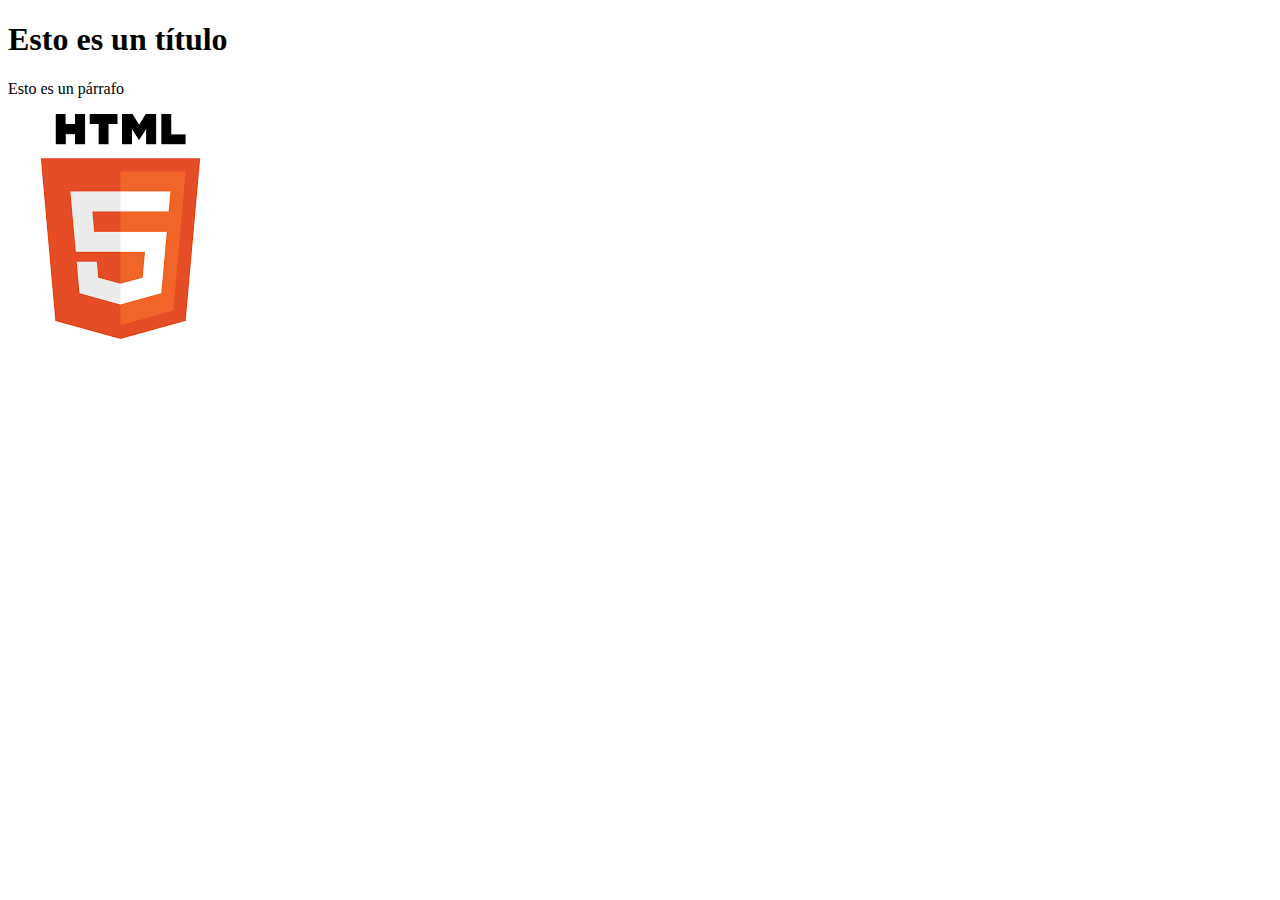
==== index.html @ 0ad2bac3 "Inicial commit" ====
<!DOCTYPE html>
<html>
    <head>
        <title>Portafolio</title>
    </head>
    <body>
        <h1>Esto es un título</h1>
        <p>Esto es un párrafo</p>
        <img src="html5.png" alt="Logo de HTML 5">
    </body>
</html>
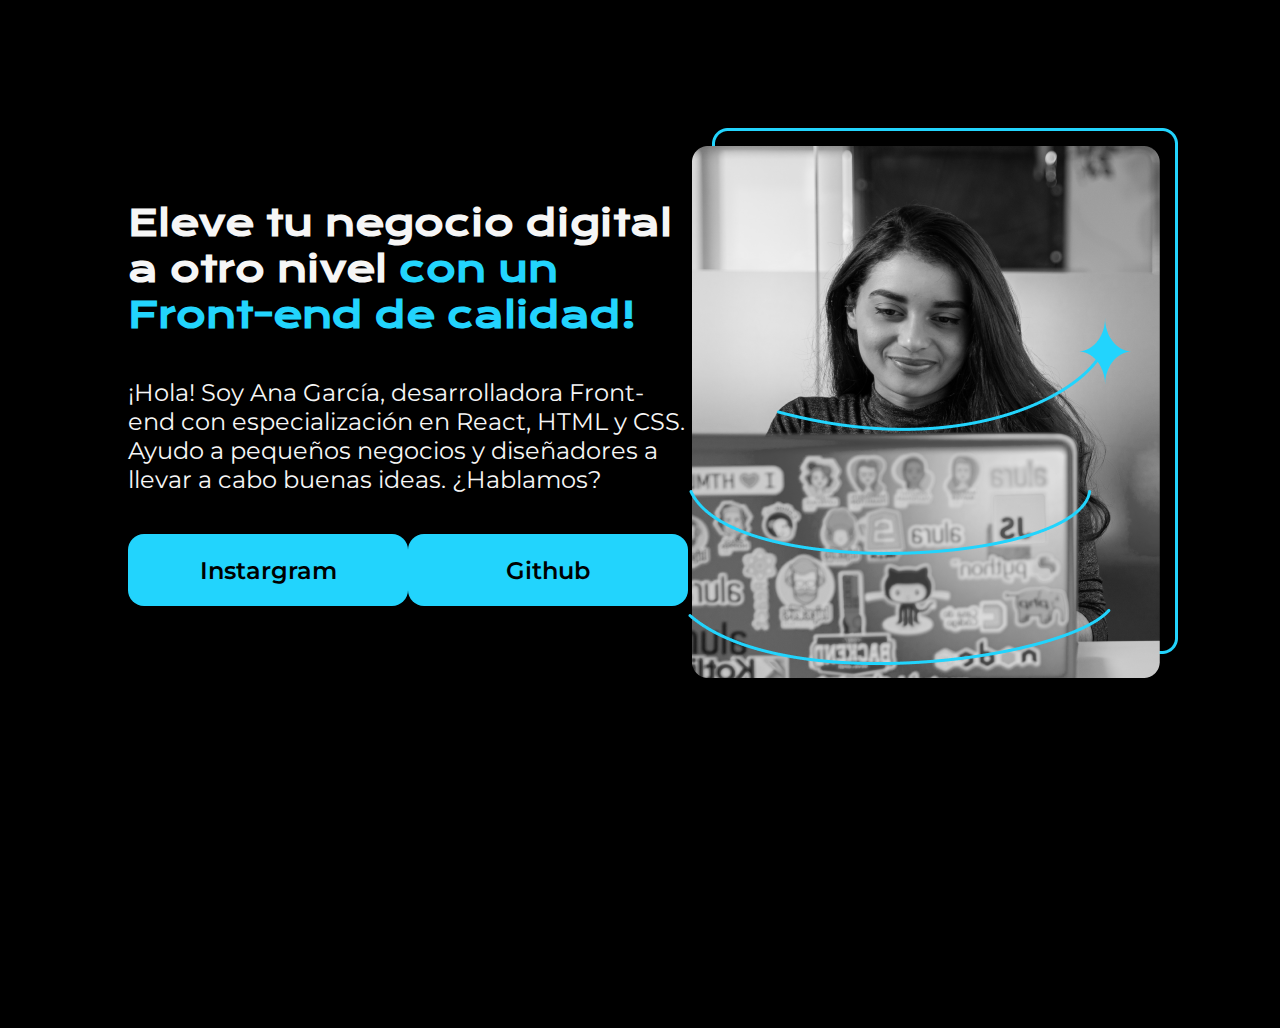
==== commit d3250c13: "Initial commit" ====
--- a/index.html
+++ b/index.html
@@ -1,11 +1,31 @@
 <!DOCTYPE html>
-<html>
-    <head>
-        <title>Portafolio</title>
-    </head>
-    <body>
-        <h1>Esto es un título</h1>
-        <p>Esto es un párrafo</p>
-        <img src="html5.png" alt="Logo de HTML 5">
-    </body>
+<html lang="es">
+<head>
+    <meta charset="UTF-8">
+    <meta name="viewport" content="width=device-width, initial-scale=1.0">
+    <title>Portafolio</title>
+    <link rel="stylesheet" href="style.css">
+</head>
+<body>
+    <header></header>
+    <main class="presentacion">
+        <section class ="presentscion__contenido">
+            <h1 class="presentacion__contenido__titulo">Eleve tu negocio digital a otro nivel 
+            <strong class="titulo-destaque">con un Front-end de calidad!</strong> 
+            </h1>
+            <p class="presentacion__contenido__texto">¡Hola! Soy Ana García, desarrolladora Front-end con especialización en React, HTML y CSS. 
+                Ayudo a pequeños negocios y diseñadores a llevar a cabo buenas ideas. ¿Hablamos?
+
+            </p>
+            <div class="presentacion__enlaces">
+                <a class="presentacion__enlaces__link" href="https://www.instagram.com/">Instargram</a>
+                <a class="presentacion__enlaces__link" href="https://github.com/">Github</a>
+            </div>
+        </section>
+
+        <img src="Imagem.png" alt="Imagen de Ana García trabajando">
+        
+    </main>
+    <footer></footer>
+</body>
 </html>--- a/style.css
+++ b/style.css
@@ -0,0 +1,58 @@
+@import url('https://fonts.googleapis.com/css2?family=Krona+One&family=Montserrat:ital,wght@0,100..900;1,100..900&display=swap');
+
+* {
+    padding: 0;
+    margin:0;
+}
+
+body {
+    background-color: #000000;
+    color: #F6F6F6;
+    height: 100vh;
+    box-sizing: border-box;
+}
+
+.titulo-destaque{
+    color: #22D4FD;
+
+}
+
+.presentacion {
+    display: flex;
+    align-items: center;
+    margin: 10% 10% 15% ; 
+    justify-content: space-between;
+}
+
+.presentscion__contenido {
+    width: 615px;
+    display: flex;
+    flex-direction: column;
+    gap: 40px;
+
+}
+
+.presentacion__contenido__titulo{
+    font-size: 36px;
+    font-family: "Krona One", serif;
+}
+.presentacion__contenido__texto{
+    font-size: 24px;
+    font-family: "Montserrat", serif;
+}
+.presentacion__enlaces{
+    display: flex;
+    justify-content: space-between;
+}
+.presentacion__enlaces__link{
+    width: 280px;
+    background-color: #22D4FD;
+    text-align: center;
+    padding: 21.5px 0;
+    border-radius: 16px;
+    font-family: "Montserrat", serif;
+    font-size: 24px;
+    font-weight: 600;
+    text-decoration: none;
+    color: #000000;
+}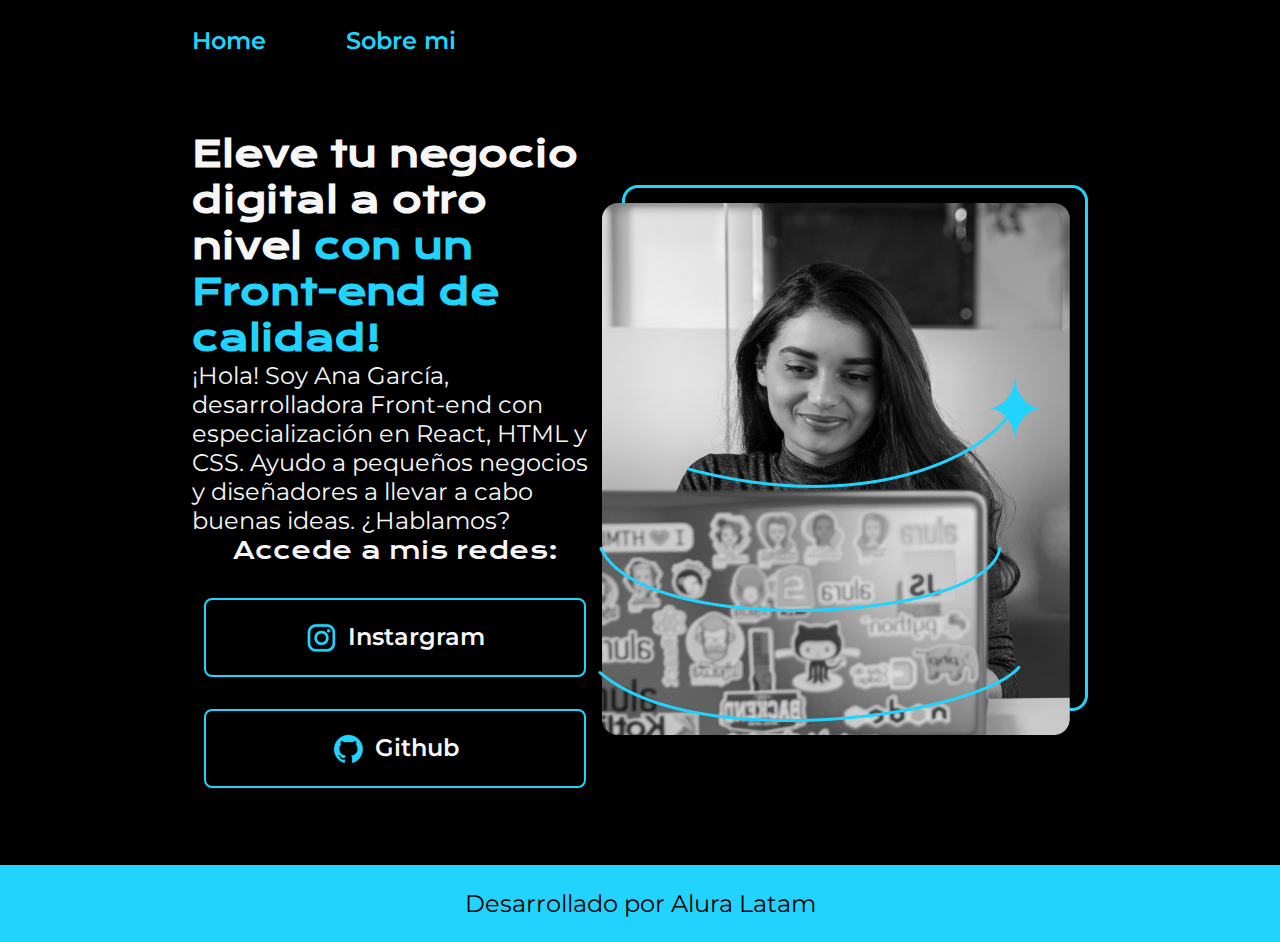
==== commit b6a1a28e: "creación header y footer" ====
--- a/index.html
+++ b/index.html
@@ -1,15 +1,21 @@
 <!DOCTYPE html>
+
 <html lang="es">
 <head>
     <meta charset="UTF-8">
     <meta name="viewport" content="width=device-width, initial-scale=1.0">
     <title>Portafolio</title>
-    <link rel="stylesheet" href="style.css">
+    <link rel="stylesheet" href="./styles/style.css">
 </head>
 <body>
-    <header></header>
+    <header class="header">
+        <nav class="header__menu">
+            <a class="header__menu__link" href="index.html">Home</a>
+            <a class="header__menu__link" href="about.html">Sobre mi</a>
+        </nav>
+    </header>
     <main class="presentacion">
-        <section class ="presentscion__contenido">
+        <section class ="presentacion__contenido">
             <h1 class="presentacion__contenido__titulo">Eleve tu negocio digital a otro nivel 
             <strong class="titulo-destaque">con un Front-end de calidad!</strong> 
             </h1>
@@ -18,14 +24,24 @@
 
             </p>
             <div class="presentacion__enlaces">
-                <a class="presentacion__enlaces__link" href="https://www.instagram.com/">Instargram</a>
-                <a class="presentacion__enlaces__link" href="https://github.com/">Github</a>
+                <h2 class="presentacion_enlaces_subtitulo">Accede a mis redes:</h2>
+                <a class="presentacion__enlaces__link" href="https://www.instagram.com/">
+                    <img src="./assets/instagram.png">
+                    Instargram</a>
+                <a class="presentacion__enlaces__link" href="https://github.com/">
+                    <img src="./assets/github.png">
+                    Github</a>
             </div>
         </section>
 
-        <img src="Imagem.png" alt="Imagen de Ana García trabajando">
+        <img src="./assets/Imagem.png" alt="Imagen de Ana García trabajando">
         
     </main>
-    <footer></footer>
+    <footer class="footer">
+        <p>Desarrollado por Alura Latam</p>
+
+    </footer>
 </body>
+
+
 </html>--- a/styles/style.css
+++ b/styles/style.css
@@ -0,0 +1,103 @@
+@import url('https://fonts.googleapis.com/css2?family=Krona+One&family=Montserrat:ital,wght@0,100..900;1,100..900&display=swap');
+
+* {
+    padding: 0;
+    margin:0;
+}
+
+body {
+    background-color: #000000;
+    color: #F6F6F6;
+    box-sizing: border-box;
+}
+
+.header{
+    padding: 2% 0% 0% 15%;
+    
+}
+.header__menu{
+    display: flex;
+    gap: 80px;
+
+}
+.header__menu__link{
+    font-family: "Montserrat", sans serif;
+    font-size: 24px;
+    font-weight: 600;
+    color: #22D4FD;
+    text-decoration: none;
+}
+
+
+
+.presentacion {
+    display: flex;
+    align-items: center;
+    padding: 6% 15% ; 
+    justify-content: space-between;
+}
+
+.presentscion__contenido {
+    width: 615px;
+    display: flex;
+    flex-direction: column;
+    gap: 40px;
+
+}
+
+.presentacion__contenido__titulo{
+    font-size: 36px;
+    font-family: "Krona One", serif;
+}
+
+.titulo-destaque{
+    color: #22D4FD;
+
+}
+
+.presentacion__contenido__texto{
+    font-size: 24px;
+    font-family: "Montserrat", serif;
+}
+.presentacion__enlaces{
+    display: flex;
+    justify-content: space-between;
+    flex-direction: column;
+    align-items: center;
+    gap: 32px;
+}
+
+.presentacion_enlaces_subtitulo{
+    font-family: "Krona One", serif;
+    font-size: 24px;
+    font-weight: 400;
+}
+.presentacion__enlaces__link{
+    width: 378px;
+    text-align: center;
+    padding: 21.5px 0;
+    border-radius: 8px;
+    font-family: "Montserrat", serif;
+    font-size: 24px;
+    font-weight: 600;
+    text-decoration: none;
+    color: #F6F6F6;
+    border: 2px solid #22D4FD;
+    display:flex;
+    justify-content: center;
+    gap: 10px;
+}
+
+.presentacion__enlaces__link:hover{
+    background-color: #272727;
+}
+
+.footer{
+    background-color: #22D4FD;
+    color:#000000;
+    padding: 24px;
+    text-align: center;
+    font-family: "Montserrat", serif;
+    font-size: 24px;
+    font-weight: 400;
+}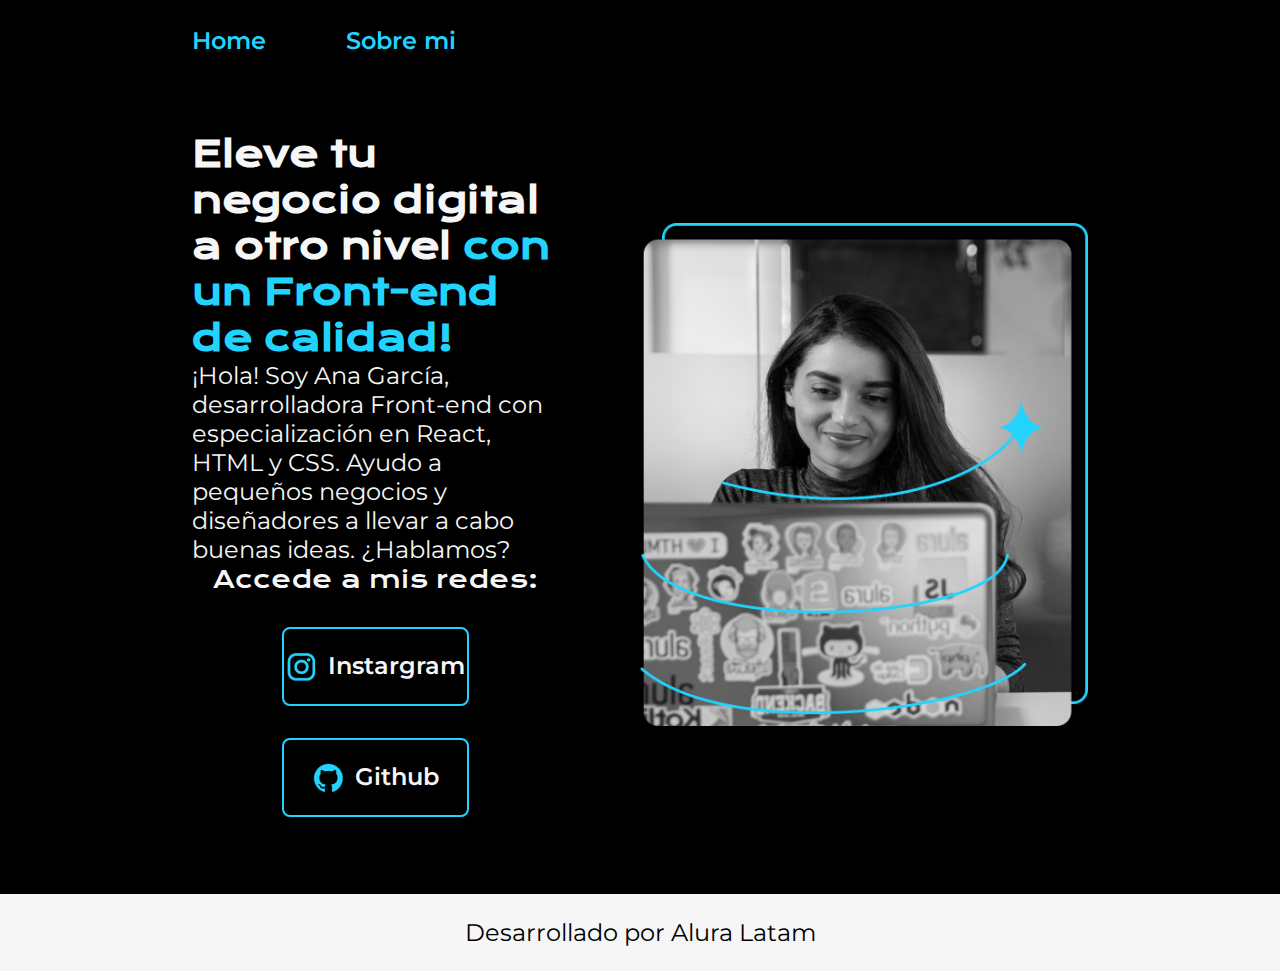
==== commit 0962780e: "cambio de unidad de medida REM y %" ====
--- a/index.html
+++ b/index.html
@@ -34,7 +34,7 @@
             </div>
         </section>
 
-        <img src="./assets/Imagem.png" alt="Imagen de Ana García trabajando">
+        <img class="presentacion__inmagen" src="./assets/Imagem.png" alt="Imagen de Ana García trabajando">
         
     </main>
     <footer class="footer">
--- a/styles/style.css
+++ b/styles/style.css
@@ -1,4 +1,14 @@
 @import url('https://fonts.googleapis.com/css2?family=Krona+One&family=Montserrat:ital,wght@0,100..900;1,100..900&display=swap');
+
+:root{
+    --color-primario:#000000;
+    --color-secundario:#F6F6F6;
+    --color-terciario:#22D4FD;
+    --color-hover: #272727;
+
+    --fuente-monterrat: "Montserrat", sans serif;
+    --fuente-krona: "Krona One", dand serif;
+}
 
 * {
     padding: 0;
@@ -6,8 +16,8 @@
 }
 
 body {
-    background-color: #000000;
-    color: #F6F6F6;
+    background-color: var(--color-primario);
+    color: var(--color-secundario);
     box-sizing: border-box;
 }
 
@@ -21,10 +31,10 @@
 
 }
 .header__menu__link{
-    font-family: "Montserrat", sans serif;
-    font-size: 24px;
+    font-family: var(--fuente-monterrat);
+    font-size: 1.5rem;
     font-weight: 600;
-    color: #22D4FD;
+    color: var(--color-terciario);
     text-decoration: none;
 }
 
@@ -35,10 +45,11 @@
     align-items: center;
     padding: 6% 15% ; 
     justify-content: space-between;
+    gap: 82px;
 }
 
 .presentscion__contenido {
-    width: 615px;
+    width: 50%;
     display: flex;
     flex-direction: column;
     gap: 40px;
@@ -46,18 +57,18 @@
 }
 
 .presentacion__contenido__titulo{
-    font-size: 36px;
-    font-family: "Krona One", serif;
+    font-size: 2.25rem;
+    font-family: var(--fuente-krona);
 }
 
 .titulo-destaque{
-    color: #22D4FD;
+    color: var(--color-terciario);
 
 }
 
 .presentacion__contenido__texto{
-    font-size: 24px;
-    font-family: "Montserrat", serif;
+    font-size: 1.5rem;
+    font-family: var(--fuente-monterrat);
 }
 .presentacion__enlaces{
     display: flex;
@@ -68,36 +79,40 @@
 }
 
 .presentacion_enlaces_subtitulo{
-    font-family: "Krona One", serif;
-    font-size: 24px;
+    font-family: var(--fuente-krona);
+    font-size: 1.5rem;
     font-weight: 400;
 }
 .presentacion__enlaces__link{
-    width: 378px;
+    width: 50%;
     text-align: center;
     padding: 21.5px 0;
     border-radius: 8px;
-    font-family: "Montserrat", serif;
-    font-size: 24px;
+    font-family: var(--fuente-monterrat);
+    font-size: 1.5rem;
     font-weight: 600;
     text-decoration: none;
-    color: #F6F6F6;
-    border: 2px solid #22D4FD;
+    color: var(--color-secundario);
+    border: 2px solid var(--color-terciario);
     display:flex;
     justify-content: center;
     gap: 10px;
 }
 
 .presentacion__enlaces__link:hover{
-    background-color: #272727;
+    background-color: var(--color-hover);
+}
+
+.presentacion__inmagen{
+    width: 50%;
 }
 
 .footer{
-    background-color: #22D4FD;
-    color:#000000;
+    background-color: var(--color-secundario);
+    color:var(--color-primario);
     padding: 24px;
     text-align: center;
-    font-family: "Montserrat", serif;
-    font-size: 24px;
+    font-family: var(--fuente-monterrat);
+    font-size: 1.5rem;
     font-weight: 400;
 }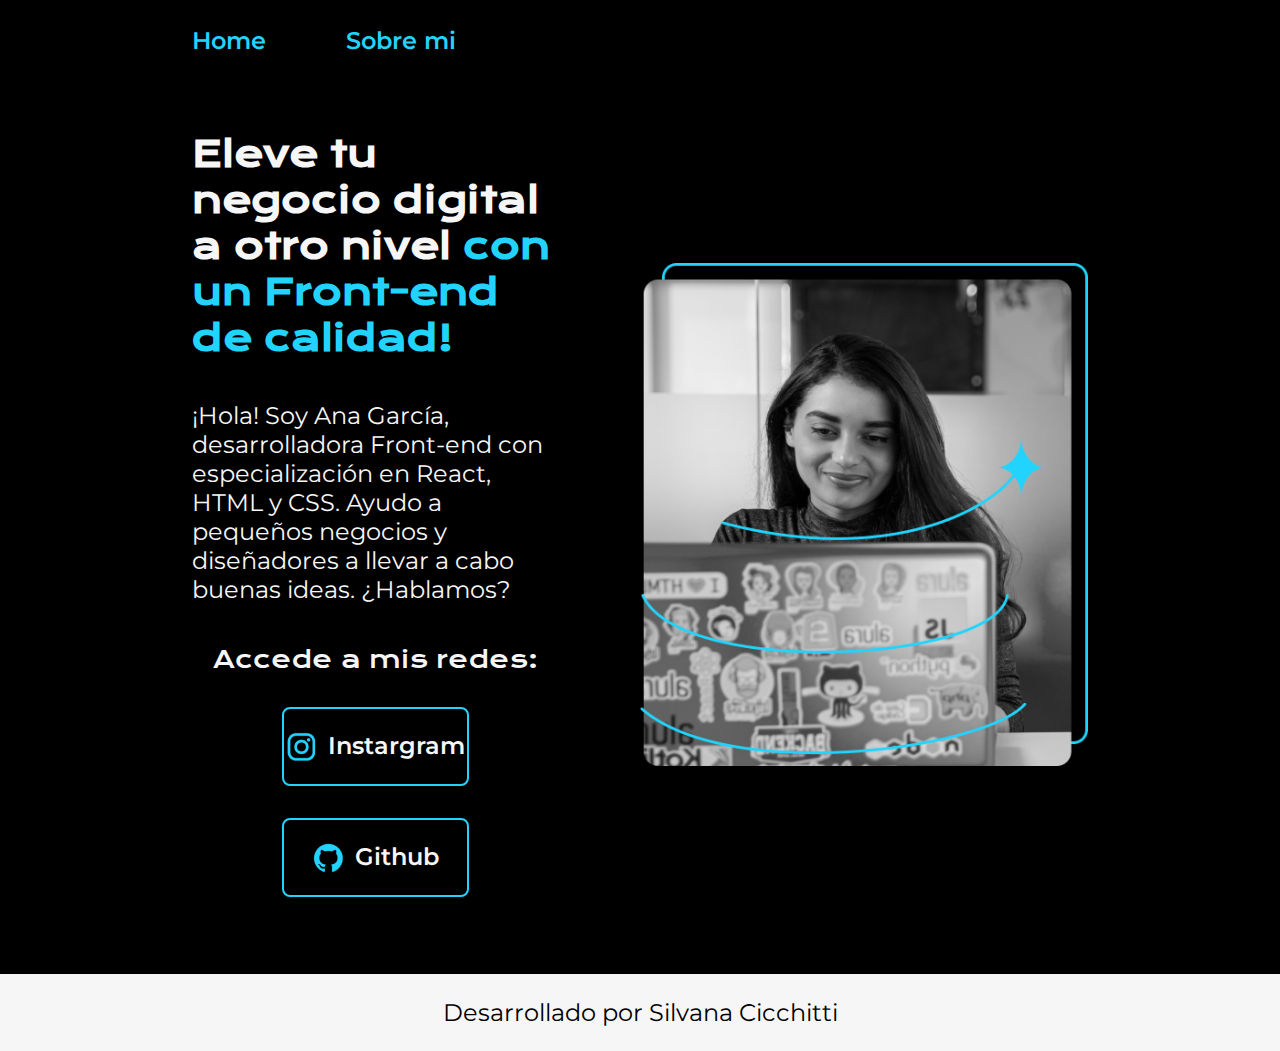
==== commit dd4a119f: "firma" ====
--- a/index.html
+++ b/index.html
@@ -38,7 +38,7 @@
         
     </main>
     <footer class="footer">
-        <p>Desarrollado por Alura Latam</p>
+        <p>Desarrollado por Silvana Cicchitti</p>
 
     </footer>
 </body>
--- a/styles/style.css
+++ b/styles/style.css
@@ -48,7 +48,7 @@
     gap: 82px;
 }
 
-.presentscion__contenido {
+.presentacion__contenido {
     width: 50%;
     display: flex;
     flex-direction: column;
@@ -115,4 +115,21 @@
     font-family: var(--fuente-monterrat);
     font-size: 1.5rem;
     font-weight: 400;
+}
+
+@media (max-width: 1200px){
+    .header{
+        padding: 10%;
+    }
+    .header__menu{
+        justify-content: center;
+    }
+    .presentacion{
+        flex-direction: column-reverse;
+        padding: 5%;
+    }
+    .presentacion__contenido{
+        width: auto;
+    }
+   
 }